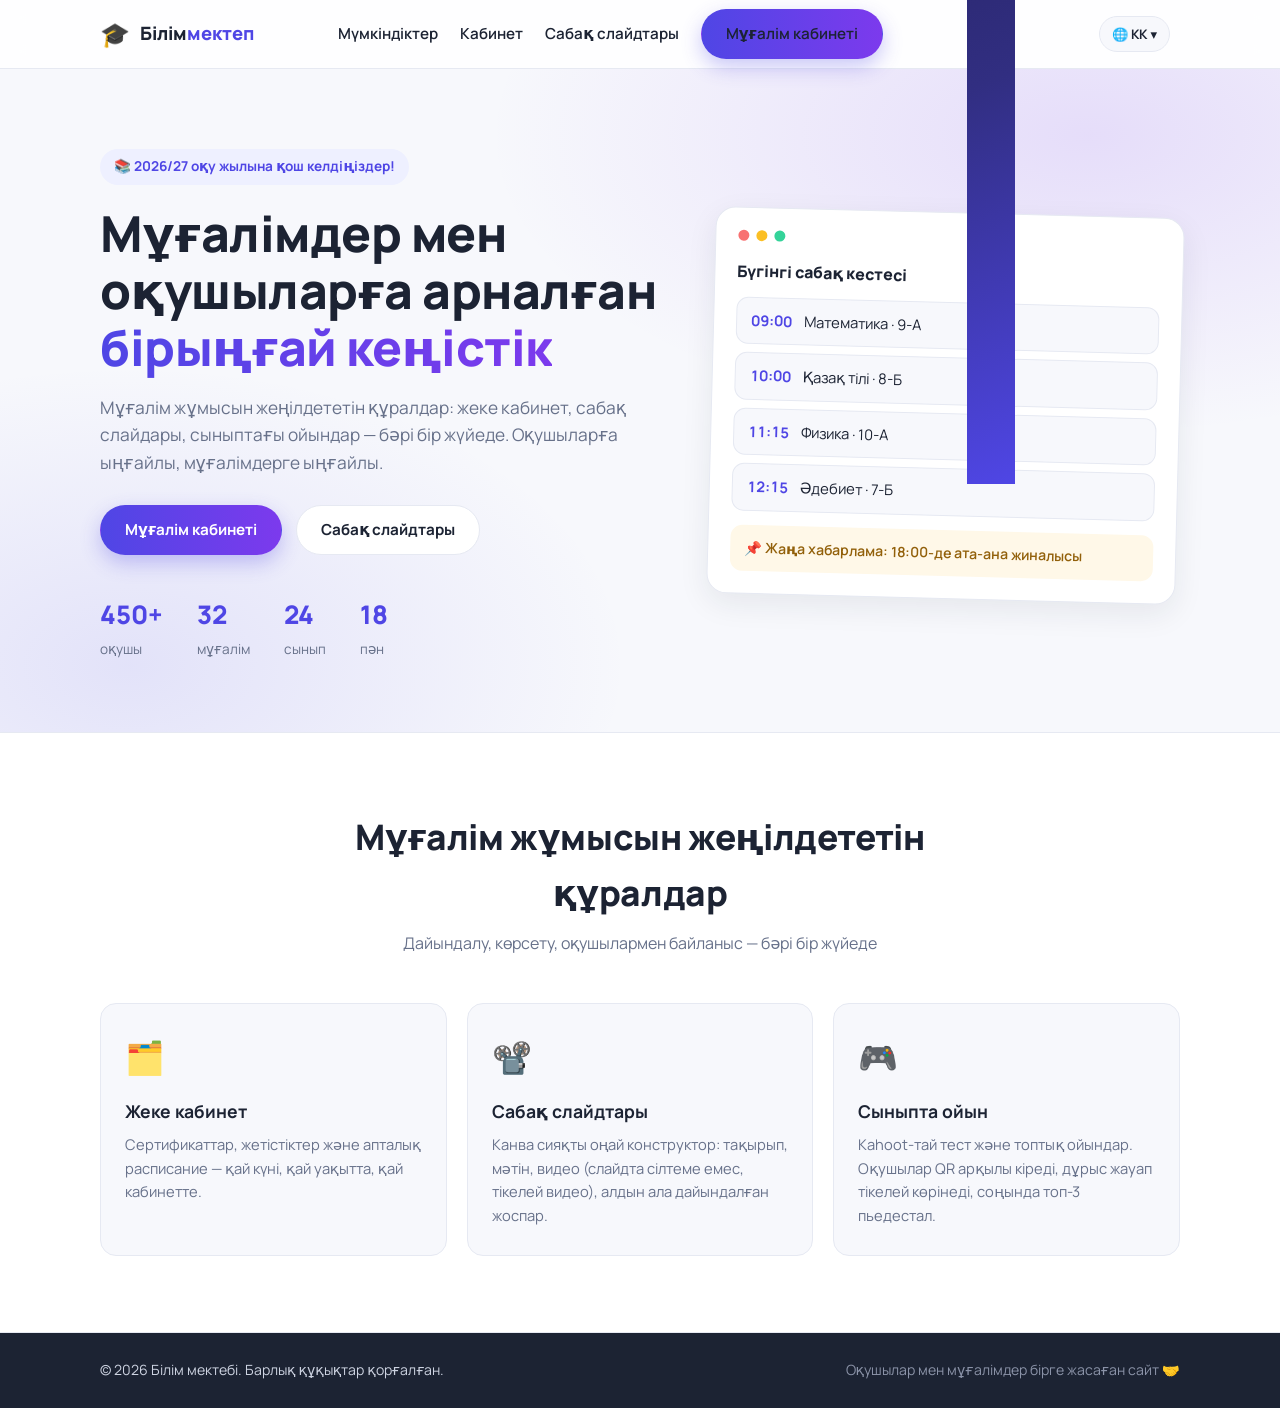
==== index.html @ 9a7949cc "fix: ірі баглар — addSlide TDZ, auth tab t-көлденең, applyI18n балалы элементтерді жойды (кабинет se" ====
<!DOCTYPE html>
<html lang="kk">
<head>
  <meta charset="UTF-8" />
  <meta name="viewport" content="width=device-width, initial-scale=1.0" />
  <title data-i18n="title_index">Білім — мұғалімдер мен оқушылар сайты</title>
  <meta name="description" content="Мектептің ресми сайты: мұғалімдер, сыныптар, хабарламалар және үй тапсырмалары." />
  <link rel="preconnect" href="https://fonts.googleapis.com" />
  <link rel="preconnect" href="https://fonts.gstatic.com" crossorigin />
  <link href="https://fonts.googleapis.com/css2?family=Manrope:wght@400;500;600;700;800&display=swap" rel="stylesheet" />
  <link rel="stylesheet" href="style.css" />
  <link rel="icon" href="data:image/svg+xml,<svg xmlns='http://www.w3.org/2000/svg' viewBox='0 0 100 100'><text y='.9em' font-size='90'>🎓</text></svg>" />
</head>
<body>

  <!-- Шапка -->
  <header class="header" id="top">
    <div class="container header-inner">
      <a href="#top" class="logo">
        <span class="logo-mark">🎓</span>
        <span class="logo-text">Білім<span class="logo-accent">мектеп</span></span>
      </a>

      <nav class="nav" id="nav">
        <a href="#features" data-i18n="nav_features">Мүмкіндіктер</a>
        <a href="cabinet.html" data-i18n="nav_cabinet">Кабинет</a>
        <a href="slides.html" data-i18n="nav_slides">Сабақ слайдтары</a>
        <a href="cabinet.html" class="btn btn-primary nav-cta" data-i18n="btn_teacher_cab">Мұғалім кабинеті</a>
      </nav>

      <button class="burger" id="burger" aria-label="Мәзір">
        <span></span><span></span><span></span>
      </button>
    </div>
  </header>

  <!-- Басты бөлім -->
  <section class="hero">
    <div class="container hero-inner">
      <div class="hero-text">
        <span class="badge" data-i18n="hero_badge">📚 2026/27 оқу жылына қош келдіңіздер!</span>
        <h1><span data-i18n="hero_t1">Мұғалімдер мен оқушыларға арналған</span> <span class="accent" data-i18n="hero_t2">бірыңғай кеңістік</span></h1>
        <p class="lead" data-i18n="hero_lead">
          Мұғалім жұмысын жеңілдететін құралдар: жеке кабинет, сабақ слайдары,
          сыныптағы ойындар — бәрі бір жүйеде. Оқушыларға ыңғайлы, мұғалімдерге ыңғайлы.
        </p>
        <div class="hero-actions">
          <a href="cabinet.html" class="btn btn-primary" data-i18n="btn_teacher_cab">Мұғалім кабинеті</a>
          <a href="slides.html" class="btn btn-ghost" data-i18n="nav_slides">Сабақ слайдтары</a>
        </div>
        <div class="stats">
          <div class="stat"><b>450+</b><span data-i18n="stat_students">оқушы</span></div>
          <div class="stat"><b>32</b><span data-i18n="stat_teachers">мұғалім</span></div>
          <div class="stat"><b>24</b><span data-i18n="stat_classes">сынып</span></div>
          <div class="stat"><b>18</b><span data-i18n="stat_subjects">пән</span></div>
        </div>
      </div>
      <div class="hero-card" aria-hidden="true">
        <div class="hero-card-head">
          <span class="dot"></span><span class="dot"></span><span class="dot"></span>
        </div>
        <div class="hero-line wide" data-i18n="hero_card_title">Бүгінгі сабақ кестесі</div>
        <div class="hero-item"><b>09:00</b> Математика · 9-А</div>
        <div class="hero-item"><b>10:00</b> Қазақ тілі · 8-Б</div>
        <div class="hero-item"><b>11:15</b> Физика · 10-А</div>
        <div class="hero-item"><b>12:15</b> Әдебиет · 7-Б</div>
        <div class="hero-note" data-i18n="hero_notify">📌 Жаңа хабарлама: 18:00-де ата-ана жиналысы</div>
      </div>
    </div>
  </section>

  <!-- Мүмкіндіктер -->
  <section class="section section-alt" id="features">
    <div class="container">
      <div class="section-head">
        <h2 data-i18n="feat_title">Мұғалім жұмысын жеңілдететін құралдар</h2>
        <p data-i18n="feat_sub">Дайындалу, көрсету, оқушылармен байланыс — бәрі бір жүйеде</p>
      </div>
      <div class="features-grid">
        <a class="feature-card" href="cabinet.html">
          <span class="feature-icon">🗂️</span>
          <h3 data-i18n="feat_cab_t">Жеке кабинет</h3>
          <p data-i18n="feat_cab_p">Сертификаттар, жетістіктер және апталық расписание — қай күні, қай уақытта, қай кабинетте.</p>
        </a>
        <a class="feature-card" href="slides.html">
          <span class="feature-icon">📽️</span>
          <h3 data-i18n="feat_slides_t">Сабақ слайдтары</h3>
          <p data-i18n="feat_slides_p">Канва сияқты оңай конструктор: тақырып, мәтін, видео (слайдта сілтеме емес, тікелей видео), алдын ала дайындалған жоспар.</p>
        </a>
        <a class="feature-card" href="slides.html?tab=games">
          <span class="feature-icon">🎮</span>
          <h3 data-i18n="feat_games_t">Сыныпта ойын</h3>
          <p data-i18n="feat_games_p">Kahoot-тай тест және топтық ойындар. Оқушылар QR арқылы кіреді, дұрыс жауап тікелей көрінеді, соңында топ-3 пьедестал.</p>
        </a>
      </div>
    </div>
  </section>

  <!-- Мұғалімдер бөлімі алынып тасталды -->

  <footer class="footer">
    <div class="container footer-inner">
      <span>© <span id="year"></span> Білім мектебі. <span data-i18n="footer_rights">Барлық құқықтар қорғалған.</span></span>
      <span class="muted" data-i18n="footer_made">Оқушылар мен мұғалімдер бірге жасаған сайт 🤝</span>
    </div>
  </footer>

  <script src="data.js"></script>
  <script src="ui.js"></script>
  <script src="i18n.js"></script>
  <script src="script.js"></script>
</body>
</html>
---- style.css ----
/* ===== Білім мектебі — стильдер ===== */
:root {
  --bg: #f7f8fc;
  --surface: #ffffff;
  --ink: #1c2333;
  --muted: #67718a;
  --line: #e6e9f2;
  --brand: #4f46e5;
  --brand-2: #7c3aed;
  --brand-soft: #eef0ff;
  --accent: #f59e0b;
  --green: #10b981;
  --radius: 16px;
  --shadow: 0 10px 30px rgba(28, 35, 51, 0.08);
}

* { margin: 0; padding: 0; box-sizing: border-box; }

html { scroll-behavior: smooth; }

body {
  font-family: "Manrope", system-ui, sans-serif;
  background: var(--bg);
  color: var(--ink);
  line-height: 1.6;
}

.container { max-width: 1120px; margin: 0 auto; padding: 0 20px; }
.muted { color: var(--muted); }
.accent {
  background: linear-gradient(90deg, var(--brand), var(--brand-2));
  -webkit-background-clip: text;
  background-clip: text;
  color: transparent;
}

/* ===== Шапка ===== */
.header {
  position: sticky; top: 0; z-index: 50;
  background: rgba(255, 255, 255, 0.85);
  backdrop-filter: blur(12px);
  border-bottom: 1px solid var(--line);
}
.header-inner { display: flex; align-items: center; justify-content: space-between; height: 68px; }
.logo { display: flex; align-items: center; gap: 10px; text-decoration: none; color: var(--ink); font-weight: 800; font-size: 1.15rem; }
.logo-mark { font-size: 1.5rem; }
.logo-accent { color: var(--brand); }

.nav { display: flex; align-items: center; gap: 22px; }
.nav a { text-decoration: none; color: var(--ink); font-weight: 600; font-size: 0.95rem; transition: color 0.2s; }
.nav a:hover { color: var(--brand); }
.nav-cta { padding: 9px 18px; border-radius: 999px; }

.burger { display: none; background: none; border: 0; cursor: pointer; width: 40px; height: 40px; flex-direction: column; justify-content: center; gap: 5px; align-items: center; }
.burger span { width: 22px; height: 2px; background: var(--ink); border-radius: 2px; transition: 0.25s; }
.burger.open span:nth-child(1) { transform: translateY(7px) rotate(45deg); }
.burger.open span:nth-child(2) { opacity: 0; }
.burger.open span:nth-child(3) { transform: translateY(-7px) rotate(-45deg); }

/* ===== Hero ===== */
.hero {
  background:
    radial-gradient(600px 300px at 85% 10%, rgba(124, 58, 237, 0.14), transparent),
    radial-gradient(500px 300px at 10% 90%, rgba(79, 70, 229, 0.12), transparent),
    var(--bg);
  padding: 80px 0 70px;
}
.hero-inner { display: grid; grid-template-columns: 1.2fr 1fr; gap: 48px; align-items: center; }

.badge {
  display: inline-block; padding: 7px 14px; border-radius: 999px;
  background: var(--brand-soft); color: var(--brand);
  font-weight: 700; font-size: 0.85rem; margin-bottom: 20px;
}
.hero h1 { font-size: clamp(2rem, 4.5vw, 3.1rem); line-height: 1.15; font-weight: 800; letter-spacing: -0.5px; }
.lead { color: var(--muted); font-size: 1.08rem; margin: 18px 0 28px; max-width: 52ch; }

.hero-actions { display: flex; gap: 14px; flex-wrap: wrap; }

.btn {
  display: inline-block; padding: 12px 24px; border-radius: 999px;
  font-weight: 700; font-size: 0.95rem; text-decoration: none;
  border: 1px solid transparent; cursor: pointer; transition: 0.2s;
  font-family: inherit;
}
.btn-primary {
  background: linear-gradient(90deg, var(--brand), var(--brand-2));
  color: #fff; box-shadow: 0 8px 20px rgba(79, 70, 229, 0.3);
}
.btn-primary:hover { transform: translateY(-2px); box-shadow: 0 12px 26px rgba(79, 70, 229, 0.4); }
.btn-ghost { background: var(--surface); color: var(--ink); border-color: var(--line); }
.btn-ghost:hover { border-color: var(--brand); color: var(--brand); }
.btn-block { width: 100%; text-align: center; }

.stats { display: flex; gap: 34px; margin-top: 40px; flex-wrap: wrap; }
.stat b { display: block; font-size: 1.6rem; font-weight: 800; color: var(--brand); }
.stat span { color: var(--muted); font-size: 0.85rem; }

/* Hero-карточка (сабақ кестесі) */
.hero-card {
  background: var(--surface); border: 1px solid var(--line);
  border-radius: 20px; box-shadow: var(--shadow);
  padding: 22px; transform: rotate(1.5deg);
}
.hero-card-head { display: flex; gap: 7px; margin-bottom: 18px; }
.hero-card-head .dot { width: 11px; height: 11px; border-radius: 50%; background: #e6e9f2; }
.hero-card-head .dot:first-child { background: #f87171; }
.hero-card-head .dot:nth-child(2) { background: #fbbf24; }
.hero-card-head .dot:nth-child(3) { background: #34d399; }
.hero-line { font-weight: 800; margin-bottom: 12px; }
.hero-item {
  display: flex; gap: 12px; padding: 11px 14px; margin-bottom: 8px;
  background: var(--bg); border: 1px solid var(--line); border-radius: 12px;
  font-size: 0.92rem;
}
.hero-item b { color: var(--brand); font-variant-numeric: tabular-nums; }
.hero-note {
  margin-top: 14px; padding: 12px 14px; border-radius: 12px;
  background: #fff8e8; color: #92600a; font-size: 0.88rem; font-weight: 600;
}

/* ===== Бөлімдер ===== */
.section { padding: 76px 0; }
.section-alt { background: var(--surface); border-top: 1px solid var(--line); border-bottom: 1px solid var(--line); }
.section-head { text-align: center; max-width: 640px; margin: 0 auto 46px; }
.section-head h2 { font-size: clamp(1.6rem, 3vw, 2.2rem); font-weight: 800; letter-spacing: -0.4px; }
.section-head p { color: var(--muted); margin-top: 10px; }

/* Мұғалімдер */
.teachers-grid { display: grid; grid-template-columns: repeat(auto-fill, minmax(240px, 1fr)); gap: 20px; }
.teacher-card {
  background: var(--surface); border: 1px solid var(--line); border-radius: var(--radius);
  padding: 26px 22px; text-align: center; transition: 0.25s;
}
.section-alt .teacher-card { background: var(--bg); }
.teacher-card:hover { transform: translateY(-5px); box-shadow: var(--shadow); border-color: transparent; }
.avatar {
  width: 74px; height: 74px; border-radius: 50%; margin: 0 auto 14px;
  display: flex; align-items: center; justify-content: center;
  font-size: 1.5rem; font-weight: 800; color: #fff;
}
.teacher-card h3 { font-size: 1.05rem; }
.teacher-card .subject { color: var(--brand); font-weight: 700; font-size: 0.9rem; margin-top: 4px; }
.teacher-card .exp { color: var(--muted); font-size: 0.85rem; margin-top: 8px; }

/* Сыныптар */
.classes-grid { display: grid; grid-template-columns: repeat(auto-fill, minmax(150px, 1fr)); gap: 14px; }
.class-card {
  background: var(--bg); border: 1px solid var(--line); border-radius: 14px;
  padding: 18px 14px; text-align: center; transition: 0.2s; cursor: default;
}
.class-card:hover { border-color: var(--brand); background: var(--brand-soft); }
.class-card b { display: block; font-size: 1.15rem; }
.class-card span { color: var(--muted); font-size: 0.82rem; }

/* Хабарламалар */
.news-layout { display: grid; grid-template-columns: 1.4fr 1fr; gap: 28px; align-items: start; }
.news-list { display: flex; flex-direction: column; gap: 14px; }
.news-item {
  background: var(--surface); border: 1px solid var(--line); border-radius: var(--radius);
  padding: 20px 22px; display: flex; gap: 16px; transition: 0.2s;
}
.news-item:hover { box-shadow: var(--shadow); }
.news-date {
  flex-shrink: 0; width: 58px; height: 58px; border-radius: 14px;
  background: var(--brand-soft); color: var(--brand);
  display: flex; flex-direction: column; align-items: center; justify-content: center;
  font-weight: 800; line-height: 1.1;
}
.news-date small { font-size: 0.7rem; font-weight: 700; text-transform: uppercase; }
.news-item h3 { font-size: 1rem; margin-bottom: 4px; }
.news-item p { color: var(--muted); font-size: 0.92rem; }
.tag {
  display: inline-block; margin-top: 8px; padding: 3px 10px; border-radius: 999px;
  font-size: 0.75rem; font-weight: 700;
}
.tag-Жиналыс { background: #fef3c7; color: #92600a; }
.tag-Сабақ { background: #dcfce7; color: #15803d; }
.tag-Іс-шара { background: #ede9fe; color: #6d28d9; }
.tag-Демалыс { background: #ffe4e6; color: #be123c; }

.news-form, .contact-form {
  background: var(--surface); border: 1px solid var(--line); border-radius: var(--radius);
  padding: 26px; box-shadow: var(--shadow);
}
.news-form h3, .contact-form h3 { margin-bottom: 4px; }
.news-form label, .contact-form label { display: block; margin-top: 14px; }
.news-form label span, .contact-form label span { font-size: 0.85rem; font-weight: 700; color: var(--muted); display: block; margin-bottom: 6px; }
.news-form input, .news-form textarea, .news-form select,
.contact-form input, .contact-form textarea {
  width: 100%; padding: 11px 14px; border: 1px solid var(--line); border-radius: 12px;
  font-family: inherit; font-size: 0.95rem; background: var(--bg); transition: 0.2s;
}
.news-form input:focus, .news-form textarea:focus, .news-form select:focus,
.contact-form input:focus, .contact-form textarea:focus {
  outline: none; border-color: var(--brand); background: #fff; box-shadow: 0 0 0 3px rgba(79, 70, 229, 0.15);
}
.news-form .btn, .contact-form .btn { margin-top: 20px; }

/* Үй тапсырма */
.filters { display: flex; gap: 10px; flex-wrap: wrap; justify-content: center; margin-bottom: 30px; }
.filter-btn {
  padding: 8px 18px; border-radius: 999px; border: 1px solid var(--line);
  background: var(--bg); color: var(--ink); font-weight: 600; font-size: 0.88rem;
  cursor: pointer; font-family: inherit; transition: 0.2s;
}
.filter-btn:hover { border-color: var(--brand); color: var(--brand); }
.filter-btn.active { background: var(--brand); border-color: var(--brand); color: #fff; }

.hw-list { display: grid; grid-template-columns: repeat(auto-fill, minmax(300px, 1fr)); gap: 14px; }
.hw-item {
  background: var(--bg); border: 1px solid var(--line); border-radius: 14px;
  padding: 18px 20px; transition: 0.2s;
}
.hw-item:hover { box-shadow: var(--shadow); }
.hw-top { display: flex; justify-content: space-between; align-items: center; margin-bottom: 8px; }
.hw-subject { font-weight: 800; font-size: 0.95rem; }
.hw-class { font-size: 0.78rem; font-weight: 700; color: var(--muted); background: #fff; border: 1px solid var(--line); padding: 3px 10px; border-radius: 999px; }
.hw-item p { color: var(--muted); font-size: 0.9rem; }
.hw-due { margin-top: 10px; font-size: 0.8rem; font-weight: 700; color: var(--accent); }

/* Байланыс */
.contact-layout { display: grid; grid-template-columns: 1fr 1fr; gap: 28px; align-items: start; }
.contact-cards { display: grid; grid-template-columns: 1fr 1fr; gap: 14px; }
.contact-card {
  background: var(--surface); border: 1px solid var(--line); border-radius: var(--radius);
  padding: 20px; display: flex; flex-direction: column; gap: 4px;
}
.contact-card b { font-size: 0.92rem; }
.contact-card span { color: var(--muted); font-size: 0.88rem; }

/* Footer */
.footer { background: var(--ink); color: #cdd3e1; padding: 26px 0; }
.footer-inner { display: flex; justify-content: space-between; gap: 12px; flex-wrap: wrap; font-size: 0.88rem; }
.footer .muted { color: #8b93a8; }

/* Toast */
.toast {
  position: fixed; bottom: 26px; left: 50%; transform: translateX(-50%) translateY(80px);
  background: var(--ink); color: #fff; padding: 13px 24px; border-radius: 999px;
  font-weight: 600; font-size: 0.92rem; box-shadow: 0 14px 34px rgba(0,0,0,0.25);
  opacity: 0; transition: 0.35s; z-index: 100; pointer-events: none;
}
.toast.show { transform: translateX(-50%) translateY(0); opacity: 1; }

/* Мүмкіндіктер */
.features-grid { display: grid; grid-template-columns: repeat(auto-fit, minmax(260px, 1fr)); gap: 20px; }
.feature-card {
  background: var(--bg); border: 1px solid var(--line); border-radius: var(--radius);
  padding: 28px 24px; text-decoration: none; color: var(--ink); transition: 0.25s;
}
.feature-card:hover { transform: translateY(-5px); box-shadow: var(--shadow); border-color: var(--brand); }
.feature-icon { font-size: 2rem; display: block; margin-bottom: 14px; }
.feature-card h3 { font-size: 1.1rem; margin-bottom: 8px; }
.feature-card p { color: var(--muted); font-size: 0.92rem; }

.teacher-card { display: block; cursor: pointer; }
.cabinet-link {
  display: inline-block; margin-top: 12px; color: var(--brand); font-weight: 700; font-size: 0.85rem;
}

/* ===== Кабинет ===== */
.page-head {
  background: linear-gradient(120deg, #1e1b4b, #4f46e5 60%, #7c3aed);
  color: #fff; padding: 44px 0 84px; margin-top: -68px; padding-top: 112px;
}
.page-head h1 { font-size: clamp(1.6rem, 3vw, 2.3rem); font-weight: 800; }
.page-head p { opacity: 0.85; margin-top: 6px; }
.cabinet-wrap { margin-top: -40px; }
.panel {
  background: var(--surface); border: 1px solid var(--line); border-radius: var(--radius);
  padding: 24px; box-shadow: var(--shadow); margin-bottom: 24px;
}
.panel h2 { font-size: 1.15rem; margin-bottom: 4px; }
.panel .sub { color: var(--muted); font-size: 0.9rem; margin-bottom: 18px; }

.cab-profile { display: flex; gap: 20px; align-items: center; flex-wrap: wrap; }
.cab-profile .avatar { margin: 0; width: 84px; height: 84px; font-size: 1.7rem; }
.cab-profile h1 { font-size: 1.5rem; }
.cab-profile .subject { color: var(--brand); font-weight: 700; }

.cab-selects { display: flex; gap: 14px; flex-wrap: wrap; margin-top: 14px; }
.cab-selects label { font-size: 0.85rem; font-weight: 700; color: var(--muted); display: flex; flex-direction: column; gap: 6px; }
.cab-selects select {
  padding: 10px 14px; border: 1px solid var(--line); border-radius: 12px;
  font-family: inherit; font-size: 0.95rem; background: #fff; min-width: 180px;
}

/* Сертификаттар */
.certs-grid { display: grid; grid-template-columns: repeat(auto-fill, minmax(200px, 1fr)); gap: 16px; }
.cert-card { border: 1px solid var(--line); border-radius: 14px; overflow: hidden; background: var(--bg); position: relative; }
.cert-card img { width: 100%; height: 150px; object-fit: cover; display: block; cursor: zoom-in; }
.cert-file {
  width: 100%; height: 150px; display: flex; flex-direction: column; align-items: center; justify-content: center; gap: 6px;
  background: linear-gradient(160deg, #eef2ff, #faf5ff); cursor: pointer;
}
.cert-file-ico { font-size: 2.4rem; line-height: 1; }
.cert-file-name { font-size: 0.78rem; font-weight: 700; color: #3730a3; text-align: center; padding: 0 10px; word-break: break-all; }
.cert-card .cert-name { padding: 10px 12px; font-size: 0.85rem; font-weight: 700; }
.cert-del {
  position: absolute; top: 8px; right: 8px; width: 28px; height: 28px; border-radius: 50%;
  border: 0; background: rgba(0,0,0,0.55); color: #fff; cursor: pointer; font-size: 0.9rem; line-height: 1;
}
.certs-empty { color: var(--muted); font-size: 0.92rem; padding: 12px 0; }
.certs-add { display: flex; gap: 10px; flex-wrap: wrap; margin-top: 16px; align-items: center; }
.certs-add input[type="text"] {
  flex: 1; min-width: 180px; padding: 10px 14px; border: 1px solid var(--line); border-radius: 12px; font-family: inherit;
}
.certs-add input[type="file"] { display: none; }
.file-btn {
  padding: 10px 16px; border-radius: 12px; border: 1px dashed var(--brand); background: var(--brand-soft);
  color: var(--brand); font-weight: 700; font-size: 0.88rem; cursor: pointer; font-family: inherit;
}

/* Жетістіктер */
.ach-list { display: flex; flex-direction: column; gap: 10px; }
.ach-item {
  display: flex; justify-content: space-between; gap: 12px; align-items: center;
  background: var(--bg); border: 1px solid var(--line); border-radius: 12px; padding: 12px 16px; font-size: 0.95rem;
}
.ach-item.has-img {
  display: grid; grid-template-columns: 76px 1fr auto; gap: 12px; align-items: center; padding: 10px;
}
.ach-item.has-file { display: flex; align-items: center; gap: 10px; }
.ach-file {
  display: inline-flex; align-items: center; gap: 6px; background: #eef2ff; color: #3730a3;
  font-size: 0.82rem; font-weight: 700; padding: 8px 14px; border-radius: 999px; cursor: pointer; max-width: 100%;
}
.ach-file .fname { overflow: hidden; text-overflow: ellipsis; white-space: nowrap; max-width: 220px; }
.ach-thumb {
  width: 76px; height: 76px; object-fit: cover; border-radius: 10px;
  border: 1px solid var(--line); cursor: zoom-in;
}
.ach-add { display: flex; flex-direction: column; gap: 8px; margin-top: 14px; }
.gname-dot { display: inline-block; width: 10px; height: 10px; border-radius: 50%; margin-right: 7px; vertical-align: baseline; }
.ach-del { border: 0; background: none; color: #be123c; cursor: pointer; font-size: 1rem; }
/* Суретті үлкейтіп көрсету */
.lightbox {
  position: fixed; inset: 0; z-index: 300; background: rgba(15, 23, 42, 0.88);
  display: flex; align-items: center; justify-content: center; padding: 24px; cursor: zoom-out;
}
.lightbox img { max-width: 95%; max-height: 95%; border-radius: 14px; box-shadow: 0 30px 80px rgba(0,0,0,0.5); }
.ach-add { display: flex; gap: 10px; margin-top: 14px; }
.ach-add input { flex: 1; padding: 10px 14px; border: 1px solid var(--line); border-radius: 12px; font-family: inherit; }

/* Жылдық сыныптар */
.years-classes { display: grid; grid-template-columns: repeat(auto-fill, minmax(220px, 1fr)); gap: 16px; }
.year-block { border: 1px solid var(--line); border-radius: 14px; padding: 16px; background: var(--bg); }
.year-block h3 { font-size: 1rem; margin-bottom: 10px; }
.year-block.current h3 { color: var(--brand); }
.chips { display: flex; gap: 8px; flex-wrap: wrap; }
.chip {
  display: inline-flex; align-items: center; gap: 8px; padding: 6px 12px; border-radius: 999px;
  background: var(--brand-soft); color: var(--brand); font-weight: 700; font-size: 0.88rem;
}
.chip button { border: 0; background: none; color: inherit; cursor: pointer; font-size: 0.9rem; padding: 0; }
.year-add { display: flex; gap: 8px; margin-top: 12px; }
.year-add input { padding: 8px 12px; border: 1px solid var(--line); border-radius: 10px; font-family: inherit; width: 110px; }

/* Расписание торы */
.sched-stats { display: flex; gap: 14px; flex-wrap: wrap; margin-bottom: 18px; }
.sched-stat { background: var(--brand-soft); color: var(--brand); border-radius: 14px; padding: 14px 20px; font-weight: 700; }
.sched-stat b { font-size: 1.4rem; display: block; }
.sched-stat span { font-size: 0.8rem; }
.sched-grid { width: 100%; border-collapse: collapse; font-size: 0.98rem; margin-bottom: 26px; }
.sched-grid th, .sched-grid td { border: 1px solid var(--line); padding: 13px 12px; text-align: center; }
.sched-grid th { background: var(--bg); font-weight: 800; }
.sched-grid td.time { background: var(--bg); font-weight: 700; color: var(--muted); white-space: nowrap; }
.sched-cell { min-height: 52px; position: relative; cursor: pointer; }
.sched-cell:hover { background: #fff1f2; }
.sched-cell .cls { font-weight: 800; color: var(--brand); font-size: 0.95rem; }
.sched-cell .room { color: var(--muted); font-size: 0.78rem; }
.sched-cell .x { display: none; position: absolute; top: 2px; right: 4px; color: #be123c; font-weight: 800; }
.sched-cell:hover .x { display: block; }
.shift-title { font-size: 1.15rem; font-weight: 800; margin: 20px 0 10px; }
/* Расписание — толық енімен, ортада */
.cab-sched-wrap { max-width: 1120px; margin: 26px auto 0; padding: 0 20px; box-sizing: border-box; }
.cab-sched-wrap .panel-head { text-align: center; }
.cab-sched-wrap .sched-stats { justify-content: center; }
.cab-sched-wrap .shift-title { text-align: center; }
.sched-add { display: grid; grid-template-columns: repeat(auto-fit, minmax(140px, 1fr)); gap: 10px; align-items: end; }
.sched-add label { font-size: 0.8rem; font-weight: 700; color: var(--muted); display: flex; flex-direction: column; gap: 5px; }
.sched-add select, .sched-add input {
  padding: 9px 12px; border: 1px solid var(--line); border-radius: 10px; font-family: inherit; background: #fff;
}

/* ===== Слайдтар ===== */
.tabs { display: flex; gap: 10px; margin-bottom: 24px; flex-wrap: wrap; }
.tab-btn {
  padding: 10px 22px; border-radius: 999px; border: 1px solid var(--line); background: var(--surface);
  font-weight: 700; cursor: pointer; font-family: inherit; font-size: 0.95rem; transition: 0.2s;
}
.tab-btn.active { background: var(--brand); border-color: var(--brand); color: #fff; }

.lessons-grid { display: grid; grid-template-columns: repeat(auto-fill, minmax(240px, 1fr)); gap: 16px; }
.lesson-card { background: var(--surface); border: 1px solid var(--line); border-radius: var(--radius); padding: 20px; transition: 0.2s; }
.lesson-card:hover { box-shadow: var(--shadow); }
.lesson-card h3 { font-size: 1rem; margin-bottom: 4px; }
.lesson-card .muted { font-size: 0.85rem; }
.lesson-actions { display: flex; gap: 8px; margin-top: 14px; flex-wrap: wrap; }
.mini-btn {
  padding: 7px 14px; border-radius: 999px; border: 1px solid var(--line); background: var(--bg);
  font-weight: 700; font-size: 0.82rem; cursor: pointer; font-family: inherit; text-decoration: none; color: var(--ink); display: inline-block;
}
.mini-btn:hover { border-color: var(--brand); color: var(--brand); }
.mini-btn.danger:hover { border-color: #be123c; color: #be123c; }
.mini-btn.primary { background: var(--brand); border-color: var(--brand); color: #fff; }
.mini-btn.primary:hover { color: #fff; opacity: 0.9; }

/* Конструктор */
.builder { display: grid; grid-template-columns: 190px 1fr 290px; gap: 18px; align-items: start; }
.slides-rail { display: flex; flex-direction: column; gap: 10px; max-height: 70vh; overflow: auto; padding: 4px; }
.slide-thumb {
  border: 2px solid var(--line); border-radius: 12px; overflow: hidden; background: #fff; cursor: pointer;
  padding: 0; font-family: inherit;
}
.slide-thumb.active { border-color: var(--brand); box-shadow: 0 0 0 3px rgba(79,70,229,0.18); }
.slide-thumb .mini { aspect-ratio: 16/9; display: flex; align-items: center; justify-content: center; font-size: 0.7rem; padding: 4px; text-align: center; }
.slide-thumb .num { padding: 4px 8px; font-size: 0.72rem; font-weight: 800; color: var(--muted); background: var(--bg); }
.slide-thumb .thumbs-actions { display: flex; border-top: 1px solid var(--line); }
.slide-thumb .thumbs-actions button {
  flex: 1; border: 0; background: none; cursor: pointer; font-size: 0.8rem; padding: 4px 0; color: var(--muted);
}
.slide-thumb .thumbs-actions button:hover { background: var(--bg); color: var(--brand); }

.canvas-stage { background: #0f172a; border-radius: var(--radius); padding: 24px; display: flex; justify-content: center; }
.slide-canvas {
  width: 100%; max-width: 760px; aspect-ratio: 16/9; border-radius: 12px; box-shadow: 0 20px 50px rgba(0,0,0,0.4);
  display: flex; flex-direction: column; padding: 34px 40px; overflow: hidden; position: relative;
}
.slide-canvas h2 { font-size: clamp(1.2rem, 2.6vw, 1.9rem); font-weight: 800; line-height: 1.25; }
.slide-canvas p { margin-top: 12px; font-size: clamp(0.8rem, 1.5vw, 1.05rem); opacity: 0.85; white-space: pre-line; }
.slide-canvas .vid { width: 100%; flex: 1; min-height: 0; border: 0; border-radius: 8px; }
.slide-canvas .vid-fallback { margin: auto; font-size: 0.85rem; }
.slide-canvas .game-badge {
  margin: auto; text-align: center; font-weight: 800; font-size: 1.1rem;
  background: rgba(255,255,255,0.14); border: 2px dashed rgba(255,255,255,0.4); padding: 20px; border-radius: 16px; width: 100%;
}

.props { background: var(--surface); border: 1px solid var(--line); border-radius: var(--radius); padding: 20px; }
.props h3 { font-size: 0.95rem; margin-bottom: 12px; }
.props label { display: block; margin-top: 12px; }
.props label span { display: block; font-size: 0.8rem; font-weight: 700; color: var(--muted); margin-bottom: 5px; }
.props input, .props textarea, .props select {
  width: 100%; padding: 10px 12px; border: 1px solid var(--line); border-radius: 10px; font-family: inherit; font-size: 0.92rem; background: var(--bg);
}
.props textarea { resize: vertical; }
.bg-palette { display: flex; gap: 8px; flex-wrap: wrap; margin-top: 6px; }
.bg-sw { width: 30px; height: 30px; border-radius: 8px; border: 2px solid transparent; cursor: pointer; }
.bg-sw.active { border-color: var(--ink); }

/* Ойын банкі */
.qz-list, .board-list { display: grid; grid-template-columns: repeat(auto-fill, minmax(280px, 1fr)); gap: 16px; margin-bottom: 24px; }
.qz-card { background: var(--surface); border: 1px solid var(--line); border-radius: var(--radius); padding: 20px; }
.qz-card h3 { font-size: 1rem; }
.qz-meta { color: var(--muted); font-size: 0.85rem; margin-top: 4px; }
.qz-editor { display: grid; grid-template-columns: 1fr 1fr; gap: 20px; align-items: start; }
.question-block { border: 1px solid var(--line); border-radius: 12px; padding: 14px; margin-top: 12px; background: var(--bg); }
.question-block .q-text { font-weight: 800; margin-bottom: 10px; }
.ans-row { display: flex; gap: 8px; align-items: center; margin-top: 8px; }
.ans-row input { flex: 1; padding: 8px 10px; border: 1px solid var(--line); border-radius: 8px; font-family: inherit; font-size: 0.88rem; }
.ans-color { width: 14px; height: 14px; border-radius: 4px; flex-shrink: 0; }
.ans-correct { border: 0; background: none; cursor: pointer; }
.ans-correct.checked { color: var(--green); font-weight: 800; }

/* ===== Көрсету режимі ===== */
.present { background: #0b1020; min-height: 100vh; color: #fff; display: flex; flex-direction: column; }
.present-top {
  display: flex; justify-content: space-between; align-items: center; padding: 12px 20px;
  background: rgba(255,255,255,0.06); font-size: 0.85rem;
}
.present-top .btn-sm { padding: 7px 14px; border-radius: 999px; border: 1px solid rgba(255,255,255,0.25); background: none; color: #fff; cursor: pointer; font-family: inherit; font-weight: 700; font-size: 0.82rem; }
.present-main { flex: 1; display: flex; align-items: center; justify-content: center; padding: 20px; }
.present-slide { width: min(1080px, 94vw); aspect-ratio: 16/9; border-radius: 16px; display: flex; flex-direction: column; padding: 20px 40px; overflow: auto; position: relative; box-shadow: 0 30px 80px rgba(0,0,0,0.5); }
.present-slide h1 { font-size: clamp(1.6rem, 3.4vw, 2.6rem); font-weight: 800; line-height: 1.2; }
.present-slide p { margin-top: 16px; font-size: clamp(1rem, 1.8vw, 1.35rem); opacity: 0.88; white-space: pre-line; }
.present-slide .vid { width: 100%; flex: 1; min-height: 0; border: 0; border-radius: 10px; }
.present-bottom { display: flex; justify-content: center; gap: 12px; padding: 16px; }
.present-bottom .btn-sm { padding: 10px 22px; border-radius: 999px; border: 1px solid rgba(255,255,255,0.3); background: rgba(255,255,255,0.08); color: #fff; cursor: pointer; font-family: inherit; font-weight: 700; }
.present-bottom .btn-sm:disabled { opacity: 0.35; cursor: default; }
.slide-counter { color: rgba(255,255,255,0.6); font-size: 0.85rem; }

/* Ойын host-ы */
.game-host { display: grid; grid-template-columns: 320px 1fr; gap: 24px; width: 100%; height: 100%; }
.game-panel { background: rgba(255,255,255,0.07); border-radius: 16px; padding: 20px; display: flex; flex-direction: column; gap: 14px; overflow: auto; }
.game-panel .room-code { font-size: 1.7rem; font-weight: 800; letter-spacing: 4px; text-align: center; color: #fde68a; }
.game-panel img { width: 100%; border-radius: 12px; background: #fff; padding: 6px; }
.player-chips { display: flex; flex-wrap: wrap; gap: 6px; }
.player-chip { background: rgba(255,255,255,0.14); border-radius: 999px; padding: 4px 12px; font-size: 0.8rem; font-weight: 700; }
.host-btn { padding: 13px; border-radius: 12px; border: 0; font-family: inherit; font-weight: 800; font-size: 1rem; cursor: pointer; background: linear-gradient(90deg, #4f46e5, #7c3aed); color: #fff; }
.host-btn:disabled { opacity: 0.4; cursor: default; }
.host-btn.green { background: linear-gradient(90deg, #059669, #10b981); }
.game-stage { background: rgba(255,255,255,0.05); border-radius: 16px; padding: 24px; display: flex; flex-direction: column; overflow: auto; }
.game-q { font-size: clamp(1.1rem, 2.2vw, 1.6rem); font-weight: 800; margin-bottom: 18px; }
.dist-bars { display: grid; grid-template-columns: 1fr 1fr; gap: 10px; }
.dist-bar { display: flex; align-items: center; gap: 10px; font-size: 0.85rem; font-weight: 700; }
.dist-bar .track { flex: 1; height: 26px; background: rgba(255,255,255,0.1); border-radius: 8px; overflow: hidden; position: relative; }
.dist-bar .fill { height: 100%; border-radius: 8px; transition: width 0.4s; display: flex; align-items: center; justify-content: flex-end; padding-right: 8px; font-size: 0.78rem; color: #fff; min-width: 0; }
.dist-bar .ans-letter { width: 30px; height: 30px; border-radius: 8px; display: flex; align-items: center; justify-content: center; font-weight: 800; flex-shrink: 0; }
.timer-big { font-size: 2.2rem; font-weight: 800; text-align: right; color: #fde68a; }
.game-wait { margin: auto; text-align: center; font-size: 1.2rem; font-weight: 700; opacity: 0.85; }

/* Пьедестал */
.podium { display: flex; align-items: flex-end; justify-content: center; gap: 18px; margin: auto; }
.podium-col { text-align: center; }
.podium-col .p-name { font-weight: 800; margin-bottom: 6px; font-size: 0.95rem; }
.podium-col .p-score { color: #fde68a; font-weight: 800; margin-bottom: 8px; }
.podium-block { border-radius: 12px 12px 0 0; display: flex; align-items: center; justify-content: center; font-size: 2rem; }

/* Board (топтық ойын) host */
.board-host { width: 100%; height: 100%; display: flex; flex-direction: column; gap: 8px; }
.board-topic-row { display: flex; align-items: center; gap: 16px; }
.board-topic-row .board-topic { flex: 1; }
.board-room { text-align: right; flex-shrink: 0; }
.board-room b { display: block; font-size: 2.5rem; font-weight: 800; color: #fde68a; letter-spacing: 3px; line-height: 1.1; }
.board-room span { font-size: 0.85rem; color: rgba(255,255,255,0.6); }
.board-topic { text-align: center; font-size: 1.7rem; font-weight: 800; background: rgba(255,255,255,0.08); border-radius: 14px; padding: 14px; }
.board-bottom { display: flex; align-items: center; gap: 16px; }
.board-bottom .board-status { flex: 1; }
.board-groups { display: grid; gap: 12px; flex: 1; overflow: auto; }
.board-group { background: rgba(255,255,255,0.05); border-radius: 12px; padding: 12px 14px; }
.board-group h4 { font-size: 1.35rem; margin-bottom: 8px; display: flex; align-items: center; gap: 8px; }
.board-group .dot { width: 12px; height: 12px; border-radius: 50%; }
/* Топ астындағы оқушылар тізімі */
.board-players { display: flex; flex-wrap: wrap; gap: 10px; margin-bottom: 12px; min-height: 36px; align-items: center; }
.board-players .player-chip { background: rgba(255,255,255,0.1); border: 1px solid rgba(255,255,255,0.22); font-size: 1.3rem; padding: 6px 16px; }
.board-players.empty::after { content: "оқушы әлі кірмеді..."; color: rgba(255,255,255,0.35); font-size: 0.78rem; font-style: italic; }
.board-err { min-height: 1em; color: #fca5a5; font-size: 0.85rem; }
/* Түгендеу/бастау күйі */
.board-status { font-size: 1.05rem; font-weight: 700; color: #fde68a; background: rgba(255,255,255,0.06); border: 1px solid rgba(255,255,255,0.15); border-radius: 10px; padding: 10px 14px; }
.board-wait { background: #fef9c3; border: 1px solid #fde68a; color: #854d0e; font-weight: 700; font-size: 0.88rem; border-radius: 12px; padding: 12px 14px; text-align: center; }
/* Ой қосатын тақырыптар (оқушыда, ойын басталған соң) */
.bbranches { background: #eef2ff; border: 1px solid #c7d2fe; color: #312e81; font-size: 0.88rem; font-weight: 600; border-radius: 12px; padding: 10px 14px; display: flex; flex-wrap: wrap; gap: 8px; align-items: center; }
.bbranch-chip { background: #fff; border: 1.5px solid #818cf8; color: #4338ca; font-weight: 700; font-size: 0.8rem; padding: 4px 12px; border-radius: 999px; }
.idea-bubble {
  background: rgba(255,255,255,0.1); border-radius: 10px; padding: 8px 12px; margin-top: 8px;
  font-size: 0.85rem; position: relative;
}
.idea-bubble .by { color: rgba(255,255,255,0.55); font-size: 0.72rem; }
.idea-del { position: absolute; top: 4px; right: 8px; border: 0; background: none; color: #fca5a5; cursor: pointer; font-size: 0.85rem; }
.qr-row { display: grid; grid-template-columns: repeat(auto-fit, minmax(190px, 1fr)); gap: 16px; justify-items: center; }
.qr-box { text-align: center; font-size: 0.9rem; background: rgba(255,255,255,0.06); border-radius: 16px; padding: 14px; width: 100%; max-width: 320px; }
.qr-box img { width: 100%; max-width: 284px; border-radius: 10px; background: #fff; padding: 6px; }
/* QR астындағы оқушылар тізімі */
.qr-players { margin-top: 12px; display: flex; flex-direction: column; gap: 8px; align-items: center; min-height: 34px; }
.qr-players .player-chip { font-size: 1.5rem; padding: 6px 20px; max-width: 100%; overflow: hidden; text-overflow: ellipsis; white-space: nowrap; }
.qr-players .qr-empty { color: rgba(255,255,255,0.4); font-size: 1.1rem; font-style: italic; }
/* Жауап: алдымен аты, содан соң мәтіні */
.idea-name { font-weight: 800; font-size: 1.3rem; color: #fff; }
.idea-branch { opacity: 0.6; font-weight: 600; font-size: 0.78rem; font-style: normal; }

/* ===== Оқушы join беті ===== */
.join-wrap { min-height: 100vh; display: flex; align-items: center; justify-content: center; background: linear-gradient(160deg, #1e1b4b, #4f46e5); padding: 24px; }
.join-card { background: #fff; border-radius: 22px; width: min(520px, 94vw); padding: 30px; color: var(--ink); box-shadow: 0 30px 80px rgba(0,0,0,0.35); }
.join-card h1 { font-size: 1.3rem; margin-bottom: 4px; }
.join-card .muted { font-size: 0.9rem; }
.join-card input { width: 100%; padding: 13px 16px; border: 1px solid var(--line); border-radius: 12px; font-family: inherit; font-size: 1rem; margin-top: 16px; }
.join-card .btn { width: 100%; margin-top: 14px; }
.join-status { margin-top: 16px; text-align: center; font-weight: 700; color: var(--brand); }

/* Kahoot оқушы жағы */
.quiz-q { font-size: 1.15rem; font-weight: 800; text-align: center; margin: 18px 0; }
.quiz-answers { display: grid; grid-template-columns: 1fr 1fr; gap: 12px; }
.quiz-ans {
  border: 0; border-radius: 16px; padding: 18px 14px; color: #fff; font-family: inherit;
  font-weight: 800; font-size: 0.95rem; cursor: pointer; display: flex; align-items: center; gap: 10px; min-height: 74px;
  transition: transform 0.12s, opacity 0.2s;
}
.quiz-ans:active { transform: scale(0.97); }
.quiz-ans .shape { font-size: 1.3rem; }
.quiz-ans.picked { outline: 4px solid rgba(255,255,255,0.9); outline-offset: -4px; }
.quiz-ans.disabled { opacity: 0.45; cursor: default; }
.quiz-ans.right { opacity: 1; outline: 4px solid #16a34a; outline-offset: -4px; }
.quiz-ans.wrong { opacity: 1; outline: 4px solid #dc2626; outline-offset: -4px; text-decoration: line-through; }
.quiz-timer { height: 10px; border-radius: 999px; background: var(--line); overflow: hidden; margin-top: 16px; }
.quiz-timer .bar { height: 100%; background: linear-gradient(90deg, #4f46e5, #7c3aed); width: 100%; transition: width 1s linear; }
.quiz-points { text-align: center; font-size: 1.3rem; font-weight: 800; color: var(--green); margin-top: 14px; min-height: 1.6em; }
.quiz-wait { text-align: center; padding: 40px 10px; font-weight: 700; color: var(--muted); }
.quiz-wait .big { font-size: 2.6rem; margin-bottom: 10px; }

/* Board оқушы жағы */
.bgroup-head { display: flex; align-items: center; gap: 8px; font-weight: 800; margin-top: 14px; }
.bgroup-head .dot { width: 12px; height: 12px; border-radius: 50%; }
.bideas { display: flex; flex-wrap: wrap; gap: 8px; margin-top: 10px; }
.bidea { background: var(--brand-soft); border-radius: 12px; padding: 8px 12px; font-size: 0.88rem; }
.bidea .by { color: var(--muted); font-size: 0.72rem; }
.bidea-form { display: flex; gap: 8px; margin-top: 14px; }
.bidea-form input, .bidea-form select { flex: 1; padding: 10px 12px; border: 1px solid var(--line); border-radius: 10px; font-family: inherit; font-size: 0.9rem; }
.bidea-form button { padding: 10px 18px; border: 0; border-radius: 10px; background: var(--brand); color: #fff; font-weight: 800; font-family: inherit; cursor: pointer; }

/* ===== Tirkeluu / Kiruu (auth) ===== */
.auth-wrap {
  min-height: 100vh; display: flex; align-items: center; justify-content: center;
  background: radial-gradient(700px 400px at 80% 0%, rgba(124, 58, 237, 0.25), transparent),
    linear-gradient(160deg, #1e1b4b, #312e81 55%, #4f46e5); padding: 24px; position: relative;
}
.auth-home { position: absolute; top: 20px; left: 24px; color: rgba(255,255,255,0.75); text-decoration: none; font-weight: 600; font-size: 0.9rem; }
.auth-home:hover { color: #fff; }
.auth-card {
  background: #fff; border-radius: 24px; padding: 36px 34px; width: min(430px, 94vw);
  box-shadow: 0 30px 80px rgba(0,0,0,0.35); position: relative;
}
.auth-logo { font-size: 2.6rem; text-align: center; }
.auth-card h1 { text-align: center; font-size: 1.5rem; margin-top: 6px; }
.auth-card .muted { text-align: center; font-size: 0.9rem; margin-bottom: 20px; }
.google-btn {
  width: 100%; display: flex; align-items: center; justify-content: center; gap: 10px;
  background: #fff; color: var(--ink); border: 1px solid var(--line); border-radius: 12px;
  padding: 13px; font-weight: 700; font-size: 0.95rem; cursor: pointer; font-family: inherit; transition: 0.2s;
}
.google-btn:hover { border-color: var(--brand); box-shadow: 0 6px 18px rgba(79,70,229,0.15); }
.auth-divider {
  display: flex; align-items: center; gap: 12px; color: var(--muted); font-size: 0.8rem;
  margin: 18px 0; text-transform: uppercase; letter-spacing: 0.4px;
}
.auth-divider::before, .auth-divider::after { content: ""; flex: 1; height: 1px; background: var(--line); }
.auth-tabs { display: flex; background: var(--bg); border-radius: 12px; padding: 4px; margin-bottom: 16px; }
.auth-tab {
  flex: 1; padding: 9px; border: 0; border-radius: 9px; background: none; font-family: inherit;
  font-weight: 700; font-size: 0.92rem; cursor: pointer; color: var(--muted); transition: 0.2s;
}
.auth-tab.active { background: #fff; color: var(--brand); box-shadow: 0 2px 8px rgba(0,0,0,0.08); }
.auth-card form label { display: block; margin-top: 12px; }
.auth-card form label span { display: block; font-size: 0.82rem; font-weight: 700; color: var(--muted); margin-bottom: 5px; }
.auth-card form input, .auth-card form select {
  width: 100%; padding: 12px 14px; border: 1px solid var(--line); border-radius: 12px;
  font-family: inherit; font-size: 0.95rem; background: var(--bg);
}
.auth-card form input:focus, .auth-card form select:focus {
  outline: none; border-color: var(--brand); background: #fff; box-shadow: 0 0 0 3px rgba(79,70,229,0.15);
}
/* Парольдің көзі */
.pass-wrap { position: relative; }
.pass-wrap input { padding-right: 44px !important; }
.pass-toggle {
  position: absolute; right: 8px; top: 50%; transform: translateY(-50%);
  border: 0; background: none; cursor: pointer; font-size: 1.05rem; line-height: 1;
  padding: 6px; opacity: 0.55; transition: 0.15s; border-radius: 8px;
}
.pass-toggle:hover { opacity: 1; background: var(--brand-soft); }
.pass-toggle.on { opacity: 0.9; }
/* Пароль ұмытылды */
.forgot-row { margin-top: 12px; text-align: center; }
.forgot-link {
  border: 0; background: none; cursor: pointer; color: var(--brand); font-weight: 700;
  font-size: 0.86rem; font-family: inherit; padding: 4px 8px; border-radius: 8px;
}
.forgot-link:hover { background: var(--brand-soft); }
.reset-note { font-size: 0.82rem; color: var(--muted); margin-bottom: 14px; line-height: 1.5; }
.auth-card form .btn { margin-top: 18px; }
.auth-msg { min-height: 1.4em; margin-top: 14px; text-align: center; font-size: 0.88rem; font-weight: 700; }
.auth-msg.ok { color: var(--green); }
.auth-msg.err { color: #be123c; }
.auth-guest { display: block; text-align: center; margin-top: 10px; color: var(--muted); font-size: 0.85rem; text-decoration: none; }
.auth-guest:hover { color: var(--brand); }

/* Shapkadagi auth chip + dropdown menu */
.auth-wrap { position: relative; }
.auth-chip {
  display: inline-flex; align-items: center; gap: 6px; padding: 8px 16px; border-radius: 999px;
  background: var(--brand-soft); color: var(--brand); font-weight: 700; font-size: 0.88rem;
  border: 1px solid transparent; cursor: pointer; font-family: inherit; white-space: nowrap; max-width: 240px;
  overflow: hidden; text-overflow: ellipsis;
}
.auth-chip:hover { background: var(--brand); color: #fff; }
.auth-chip .chev { font-size: 0.65rem; opacity: 0.6; }
.auth-menu {
  display: none; position: absolute; right: 0; top: calc(100% + 8px); min-width: 240px;
  background: #fff; border: 1px solid var(--line); border-radius: 14px; box-shadow: 0 18px 50px rgba(15,23,42,0.18); padding: 8px; z-index: 95;
}
.auth-wrap.open .auth-menu { display: block; }
.auth-menu-user { padding: 10px 12px; display: flex; flex-direction: column; gap: 2px; border-bottom: 1px solid var(--line); margin-bottom: 6px; }
.auth-menu-user b { font-size: 0.92rem; color: var(--ink); }
.auth-menu-user small { color: var(--muted); font-size: 0.75rem; }
.auth-menu-item {
  display: flex; width: 100%; align-items: center; gap: 8px; padding: 10px 12px; border: 0; background: none;
  border-radius: 10px; font-family: inherit; font-size: 0.88rem; font-weight: 600; color: var(--ink);
  text-decoration: none; cursor: pointer; text-align: left;
}
.auth-menu-item:hover { background: var(--brand-soft); color: var(--brand); }
.auth-menu-item.danger:hover { background: #ffe4e6; color: #be123c; }
.auth-menu-sep { border: 0; border-top: 1px solid var(--line); margin: 6px 0; }

/* Tildi autystyrysh (globus) */
.lang-switch { position: relative; margin-right: 10px; }
.lang-btn {
  padding: 8px 12px; border-radius: 999px; border: 1px solid var(--line); background: var(--bg);
  font-family: inherit; font-size: 0.82rem; font-weight: 700; color: var(--ink); cursor: pointer;
}
.lang-btn:hover { border-color: var(--brand); color: var(--brand); }
/* Present (көк сәкір) және join (аспақ) беттері үшін */
.lang-switch-present .lang-btn { border: 1px solid rgba(255,255,255,0.35); background: rgba(255,255,255,0.08); color: #fff; font-size: 0.8rem; padding: 7px 12px; }
.lang-switch-present .lang-btn:hover { border-color: #fff; color: #fff; }
.lang-switch-join { position: fixed; top: 14px; right: 16px; z-index: 50; margin: 0; }
.lang-switch-join .lang-btn { box-shadow: 0 6px 24px rgba(15,23,42,0.10); }
.lang-menu {
  display: none; position: absolute; right: 0; top: calc(100% + 8px); min-width: 175px;
  background: #fff; border: 1px solid var(--line); border-radius: 14px; box-shadow: 0 18px 50px rgba(15,23,42,0.18); padding: 6px; z-index: 95;
}
.lang-switch.open .lang-menu { display: block; }
.lang-menu button {
  display: block; width: 100%; text-align: left; padding: 9px 12px; border: 0; background: none;
  border-radius: 9px; font-family: inherit; font-size: 0.88rem; font-weight: 600; cursor: pointer; color: var(--ink);
}
.lang-menu button:hover { background: var(--brand-soft); }
.lang-menu button.active { color: var(--brand); background: var(--brand-soft); font-weight: 800; }
.auth-out { opacity: 0.7; font-size: 0.8rem; }

/* Gate overlay */
.gate-overlay {
  position: fixed; inset: 0; z-index: 200; display: flex; align-items: center; justify-content: center;
  background: rgba(15, 23, 42, 0.75); backdrop-filter: blur(4px); padding: 20px;
}
.gate-card {
  background: #fff; border-radius: 22px; padding: 36px; max-width: 420px; width: 100%; text-align: center;
  box-shadow: 0 30px 80px rgba(0,0,0,0.4);
}
.gate-card h2 { font-size: 1.3rem; margin-bottom: 8px; }
.gate-card .muted { font-size: 0.92rem; margin-bottom: 20px; }
.gate-card .btn { margin: 0 6px 8px; }

/* ===== Жаңа кабинет дизайны ===== */
.cab-hero {
  background:
    radial-gradient(500px 260px at 85% 0%, rgba(255,255,255,0.12), transparent),
    linear-gradient(135deg, #1e1b4b 0%, #4338ca 48%, #7c3aed 100%);
  color: #fff; padding: 118px 0 34px; margin-top: -68px; position: relative; overflow: hidden;
}
.cab-hero::before {
  content: ""; position: absolute; width: 420px; height: 420px; border-radius: 50%;
  background: rgba(255,255,255,0.05); top: -200px; right: -120px;
}
.cab-hero::after {
  content: ""; position: absolute; width: 300px; height: 300px; border-radius: 50%;
  background: rgba(255,255,255,0.04); bottom: -170px; left: -90px;
}
.cab-hero-inner {
  display: flex; justify-content: space-between; align-items: center; gap: 26px; flex-wrap: wrap;
  position: relative; z-index: 1;
}
.cab-hero-id { display: flex; align-items: center; gap: 24px; }
.cab-avatar-big {
  width: 104px; height: 104px; border-radius: 30px; flex-shrink: 0;
  display: flex; align-items: center; justify-content: center;
  font-size: 2rem; font-weight: 800; color: #fff;
  box-shadow: 0 0 0 4px rgba(255,255,255,0.28), 0 18px 40px rgba(0,0,0,0.35);
}
.cab-hero-kicker {
  font-size: 0.75rem; font-weight: 800; letter-spacing: 2.4px; text-transform: uppercase;
  color: rgba(255,255,255,0.6); margin-bottom: 4px;
}
.cab-hero h1 { font-size: clamp(1.5rem, 3vw, 2.1rem); font-weight: 800; letter-spacing: -0.3px; }
.cab-badges { display: flex; gap: 8px; flex-wrap: wrap; margin-top: 12px; }
.cab-badge {
  background: rgba(255,255,255,0.14); border: 1px solid rgba(255,255,255,0.22);
  padding: 6px 14px; border-radius: 999px; font-weight: 700; font-size: 0.84rem;
}
.cab-hero-controls { display: flex; gap: 14px; flex-wrap: wrap; }
.cab-hero-controls label {
  display: flex; flex-direction: column; gap: 6px;
  font-size: 0.78rem; font-weight: 800; letter-spacing: 0.6px; color: rgba(255,255,255,0.7);
}
.cab-hero-controls select {
  padding: 11px 14px; border-radius: 12px; border: 1px solid rgba(255,255,255,0.28);
  background: rgba(255,255,255,0.14); color: #fff; font-family: inherit; font-size: 0.95rem;
  font-weight: 600; min-width: 210px; cursor: pointer;
}
.cab-hero-controls select:focus { outline: none; border-color: #fff; }
.cab-hero-controls select option { color: var(--ink); }
.cab-hero-stats {
  display: grid; grid-template-columns: repeat(auto-fit, minmax(150px, 1fr)); gap: 14px;
  margin-top: 32px; position: relative; z-index: 1;
}
.hstat {
  background: rgba(255,255,255,0.1); border: 1px solid rgba(255,255,255,0.18);
  backdrop-filter: blur(6px); border-radius: 18px; padding: 15px 20px;
}
.hstat b { display: block; font-size: 1.7rem; font-weight: 800; line-height: 1.1; }
.hstat span { font-size: 0.78rem; color: rgba(255,255,255,0.72); font-weight: 600; }

.cab-layout {
  display: grid; grid-template-columns: 330px 1fr; gap: 22px; align-items: start;
  margin-top: -14px; position: relative; z-index: 2; padding-bottom: 44px;
}
.cab-side { position: sticky; top: 86px; display: flex; flex-direction: column; gap: 20px; }
.side-cta {
  display: flex; align-items: center; justify-content: center;
  font-weight: 800; color: var(--brand); text-decoration: none; font-size: 0.95rem;
}
.side-cta:hover { background: var(--brand-soft); color: var(--brand-2); }
.panel-head { margin-bottom: 14px; }
.panel-head h2 { margin-bottom: 2px; }
.panel-head .sub { margin: 0; }
.sched-scroll { overflow-x: auto; border-radius: 12px; border: 1px solid var(--line); }
.sched-scroll .sched-grid { margin-bottom: 0; }
.cab-main { display: flex; flex-direction: column; gap: 22px; min-width: 0; }

/* ===== Жауап берушілік ===== */
@media (max-width: 980px) {
  .builder { grid-template-columns: 1fr; }
  .slides-rail { flex-direction: row; overflow-x: auto; max-height: none; }
  .slide-thumb { min-width: 130px; }
  .qz-editor { grid-template-columns: 1fr; }
  .game-host { grid-template-columns: 1fr; }
  .page-head { margin-top: -68px; padding-top: 100px; }
  .cab-layout { grid-template-columns: 1fr; }
  .cab-side { position: static; }
  .cab-avatar-big { width: 84px; height: 84px; font-size: 1.6rem; border-radius: 24px; }
  .cab-hero { padding-top: 104px; }
}

@media (max-width: 900px) {
  .hero-inner, .news-layout, .contact-layout { grid-template-columns: 1fr; }
  .hero-card { transform: none; max-width: 520px; }
  .contact-cards { grid-template-columns: 1fr 1fr; }

  .burger { display: flex; }
  .nav {
    position: fixed; inset: 68px 0 auto 0; background: #fff;
    flex-direction: column; padding: 24px 20px 28px; gap: 18px;
    border-bottom: 1px solid var(--line); box-shadow: var(--shadow);
    transform: translateY(-130%); transition: transform 0.3s; z-index: 40;
  }
  .nav.open { transform: translateY(0); }
  .hero { padding: 56px 0 50px; }
  .section { padding: 56px 0; }
}
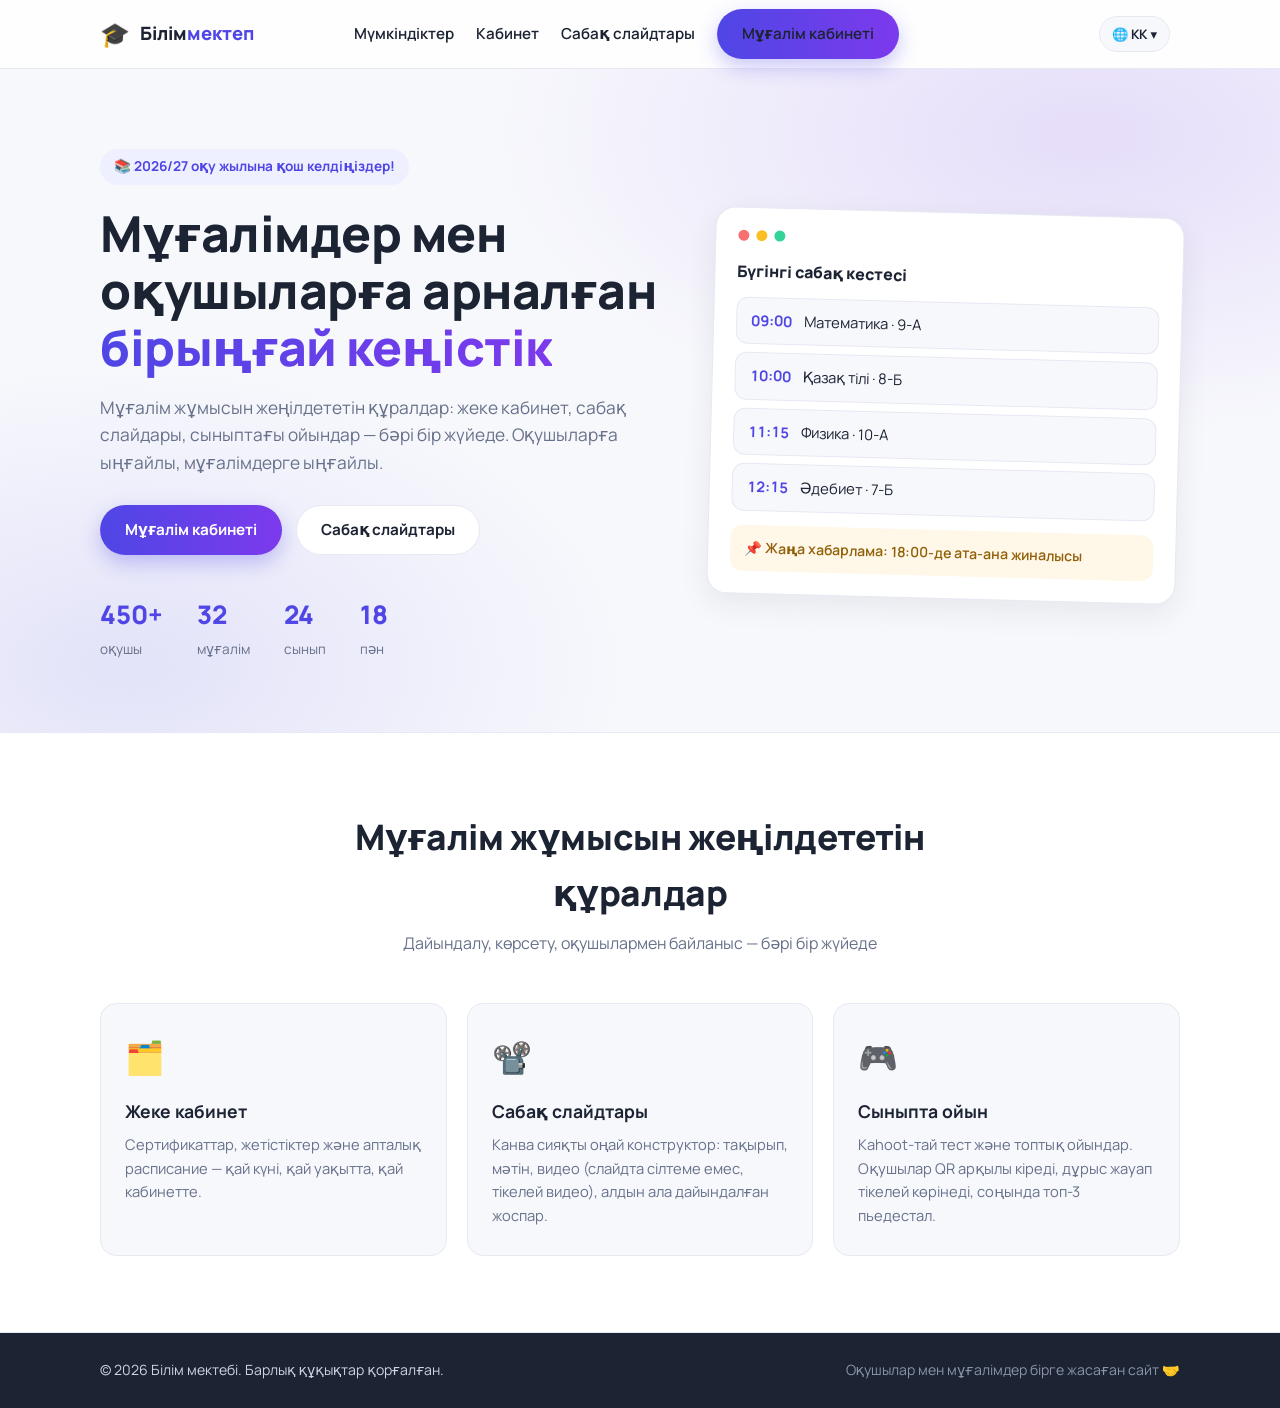
==== commit 976e2f21: "fix: файлдарға ?v=3 cache-bust — ескі/жаңа аралас нұсқа 'қуып қалу' мәселесін жояды" ====
--- a/index.html
+++ b/index.html
@@ -8,7 +8,7 @@
   <link rel="preconnect" href="https://fonts.googleapis.com" />
   <link rel="preconnect" href="https://fonts.gstatic.com" crossorigin />
   <link href="https://fonts.googleapis.com/css2?family=Manrope:wght@400;500;600;700;800&display=swap" rel="stylesheet" />
-  <link rel="stylesheet" href="style.css" />
+  <link rel="stylesheet" href="style.css?v=3" />
   <link rel="icon" href="data:image/svg+xml,<svg xmlns='http://www.w3.org/2000/svg' viewBox='0 0 100 100'><text y='.9em' font-size='90'>🎓</text></svg>" />
 </head>
 <body>
@@ -105,9 +105,9 @@
     </div>
   </footer>
 
-  <script src="data.js"></script>
-  <script src="ui.js"></script>
-  <script src="i18n.js"></script>
-  <script src="script.js"></script>
+  <script src="data.js?v=3"></script>
+  <script src="ui.js?v=3"></script>
+  <script src="i18n.js?v=3"></script>
+  <script src="script.js?v=3"></script>
 </body>
 </html>
--- a/style.css
+++ b/style.css
@@ -26,6 +26,8 @@
 }
 
 .container { max-width: 1120px; margin: 0 auto; padding: 0 20px; }
+.pg-narrow { max-width: 760px; padding-top: 30px; padding-bottom: 10px; }
+.pg-narrow .panel { margin-bottom: 30px; }
 .muted { color: var(--muted); }
 .accent {
   background: linear-gradient(90deg, var(--brand), var(--brand-2));
@@ -230,7 +232,8 @@
 .contact-card span { color: var(--muted); font-size: 0.88rem; }
 
 /* Footer */
-.footer { background: var(--ink); color: #cdd3e1; padding: 26px 0; }
+body:has(> .footer) { display: flex; flex-direction: column; min-height: 100vh; }
+.footer { background: var(--ink); color: #cdd3e1; padding: 26px 0; margin-top: auto; }
 .footer-inner { display: flex; justify-content: space-between; gap: 12px; flex-wrap: wrap; font-size: 0.88rem; }
 .footer .muted { color: #8b93a8; }
 
@@ -273,6 +276,8 @@
 }
 .panel h2 { font-size: 1.15rem; margin-bottom: 4px; }
 .panel .sub { color: var(--muted); font-size: 0.9rem; margin-bottom: 18px; }
+/* Мәзірден anchor-ға өткенде sticky шапканың астына жасырмау */
+#ach-section, #certs-section, #sched-section { scroll-margin-top: 86px; }
 
 .cab-profile { display: flex; gap: 20px; align-items: center; flex-wrap: wrap; }
 .cab-profile .avatar { margin: 0; width: 84px; height: 84px; font-size: 1.7rem; }
@@ -289,9 +294,9 @@
 /* Сертификаттар */
 .certs-grid { display: grid; grid-template-columns: repeat(auto-fill, minmax(200px, 1fr)); gap: 16px; }
 .cert-card { border: 1px solid var(--line); border-radius: 14px; overflow: hidden; background: var(--bg); position: relative; }
-.cert-card img { width: 100%; height: 150px; object-fit: cover; display: block; cursor: zoom-in; }
+.cert-card img { width: 100%; height: 190px; object-fit: contain; background: #f8fafc; display: block; cursor: zoom-in; }
 .cert-file {
-  width: 100%; height: 150px; display: flex; flex-direction: column; align-items: center; justify-content: center; gap: 6px;
+  width: 100%; height: 190px; display: flex; flex-direction: column; align-items: center; justify-content: center; gap: 6px;
   background: linear-gradient(160deg, #eef2ff, #faf5ff); cursor: pointer;
 }
 .cert-file-ico { font-size: 2.4rem; line-height: 1; }
@@ -301,6 +306,11 @@
   position: absolute; top: 8px; right: 8px; width: 28px; height: 28px; border-radius: 50%;
   border: 0; background: rgba(0,0,0,0.55); color: #fff; cursor: pointer; font-size: 0.9rem; line-height: 1;
 }
+.cert-dl {
+  position: absolute; top: 8px; left: 8px; width: 28px; height: 28px; border-radius: 50%;
+  border: 0; background: rgba(0,0,0,0.55); color: #fff; cursor: pointer; font-size: 0.85rem; line-height: 1;
+}
+.cert-dl:hover, .cert-del:hover { background: rgba(0,0,0,0.8); }
 .certs-empty { color: var(--muted); font-size: 0.92rem; padding: 12px 0; }
 .certs-add { display: flex; gap: 10px; flex-wrap: wrap; margin-top: 16px; align-items: center; }
 .certs-add input[type="text"] {
@@ -319,7 +329,7 @@
   background: var(--bg); border: 1px solid var(--line); border-radius: 12px; padding: 12px 16px; font-size: 0.95rem;
 }
 .ach-item.has-img {
-  display: grid; grid-template-columns: 76px 1fr auto; gap: 12px; align-items: center; padding: 10px;
+  display: grid; grid-template-columns: 100px 1fr auto auto; gap: 12px; align-items: center; padding: 10px;
 }
 .ach-item.has-file { display: flex; align-items: center; gap: 10px; }
 .ach-file {
@@ -328,12 +338,14 @@
 }
 .ach-file .fname { overflow: hidden; text-overflow: ellipsis; white-space: nowrap; max-width: 220px; }
 .ach-thumb {
-  width: 76px; height: 76px; object-fit: cover; border-radius: 10px;
+  width: 100px; height: 100px; object-fit: cover; border-radius: 10px;
   border: 1px solid var(--line); cursor: zoom-in;
 }
 .ach-add { display: flex; flex-direction: column; gap: 8px; margin-top: 14px; }
 .gname-dot { display: inline-block; width: 10px; height: 10px; border-radius: 50%; margin-right: 7px; vertical-align: baseline; }
 .ach-del { border: 0; background: none; color: #be123c; cursor: pointer; font-size: 1rem; }
+.ach-dl { border: 0; background: none; cursor: pointer; font-size: 1rem; opacity: 0.7; }
+.ach-dl:hover { opacity: 1; }
 /* Суретті үлкейтіп көрсету */
 .lightbox {
   position: fixed; inset: 0; z-index: 300; background: rgba(15, 23, 42, 0.88);
@@ -588,8 +600,8 @@
 .bidea-form input, .bidea-form select { flex: 1; padding: 10px 12px; border: 1px solid var(--line); border-radius: 10px; font-family: inherit; font-size: 0.9rem; }
 .bidea-form button { padding: 10px 18px; border: 0; border-radius: 10px; background: var(--brand); color: #fff; font-weight: 800; font-family: inherit; cursor: pointer; }
 
-/* ===== Tirkeluu / Kiruu (auth) ===== */
-.auth-wrap {
+/* ===== Tirkeluu / Kiruu (auth) — auth betindegi tolyq qobap (body > .auth-wrap) ===== */
+body > .auth-wrap {
   min-height: 100vh; display: flex; align-items: center; justify-content: center;
   background: radial-gradient(700px 400px at 80% 0%, rgba(124, 58, 237, 0.25), transparent),
     linear-gradient(160deg, #1e1b4b, #312e81 55%, #4f46e5); padding: 24px; position: relative;
@@ -777,17 +789,28 @@
 }
 .hstat b { display: block; font-size: 1.7rem; font-weight: 800; line-height: 1.1; }
 .hstat span { font-size: 0.78rem; color: rgba(255,255,255,0.72); font-weight: 600; }
+.hstat-link { display: block; text-decoration: none; transition: transform .15s, background .15s; }
+.hstat-link b, .hstat-link span { color: #fff; }
+.hstat-link span { color: rgba(255,255,255,0.72); }
+.hstat-link:hover { transform: translateY(-2px); background: rgba(255,255,255,0.2); }
+.panel-head.sched-head { display: flex; align-items: center; justify-content: space-between; gap: 16px; flex-wrap: wrap; text-align: left; }
+.year-pill {
+  display: inline-flex; align-items: center; gap: 10px;
+  background: var(--brand-soft); border: 1px solid rgba(79, 70, 229, 0.28);
+  border-radius: 999px; padding: 9px 12px 9px 18px;
+  font-weight: 700; font-size: 0.85rem; color: var(--brand-2); cursor: pointer;
+}
+.year-pill select {
+  border: 0; background: transparent; font-family: inherit; font-weight: 800;
+  font-size: 1.05rem; color: var(--brand); cursor: pointer; padding: 2px 0;
+}
+#add-form { scroll-margin-top: 86px; }
 
 .cab-layout {
   display: grid; grid-template-columns: 330px 1fr; gap: 22px; align-items: start;
   margin-top: -14px; position: relative; z-index: 2; padding-bottom: 44px;
 }
 .cab-side { position: sticky; top: 86px; display: flex; flex-direction: column; gap: 20px; }
-.side-cta {
-  display: flex; align-items: center; justify-content: center;
-  font-weight: 800; color: var(--brand); text-decoration: none; font-size: 0.95rem;
-}
-.side-cta:hover { background: var(--brand-soft); color: var(--brand-2); }
 .panel-head { margin-bottom: 14px; }
 .panel-head h2 { margin-bottom: 2px; }
 .panel-head .sub { margin: 0; }
